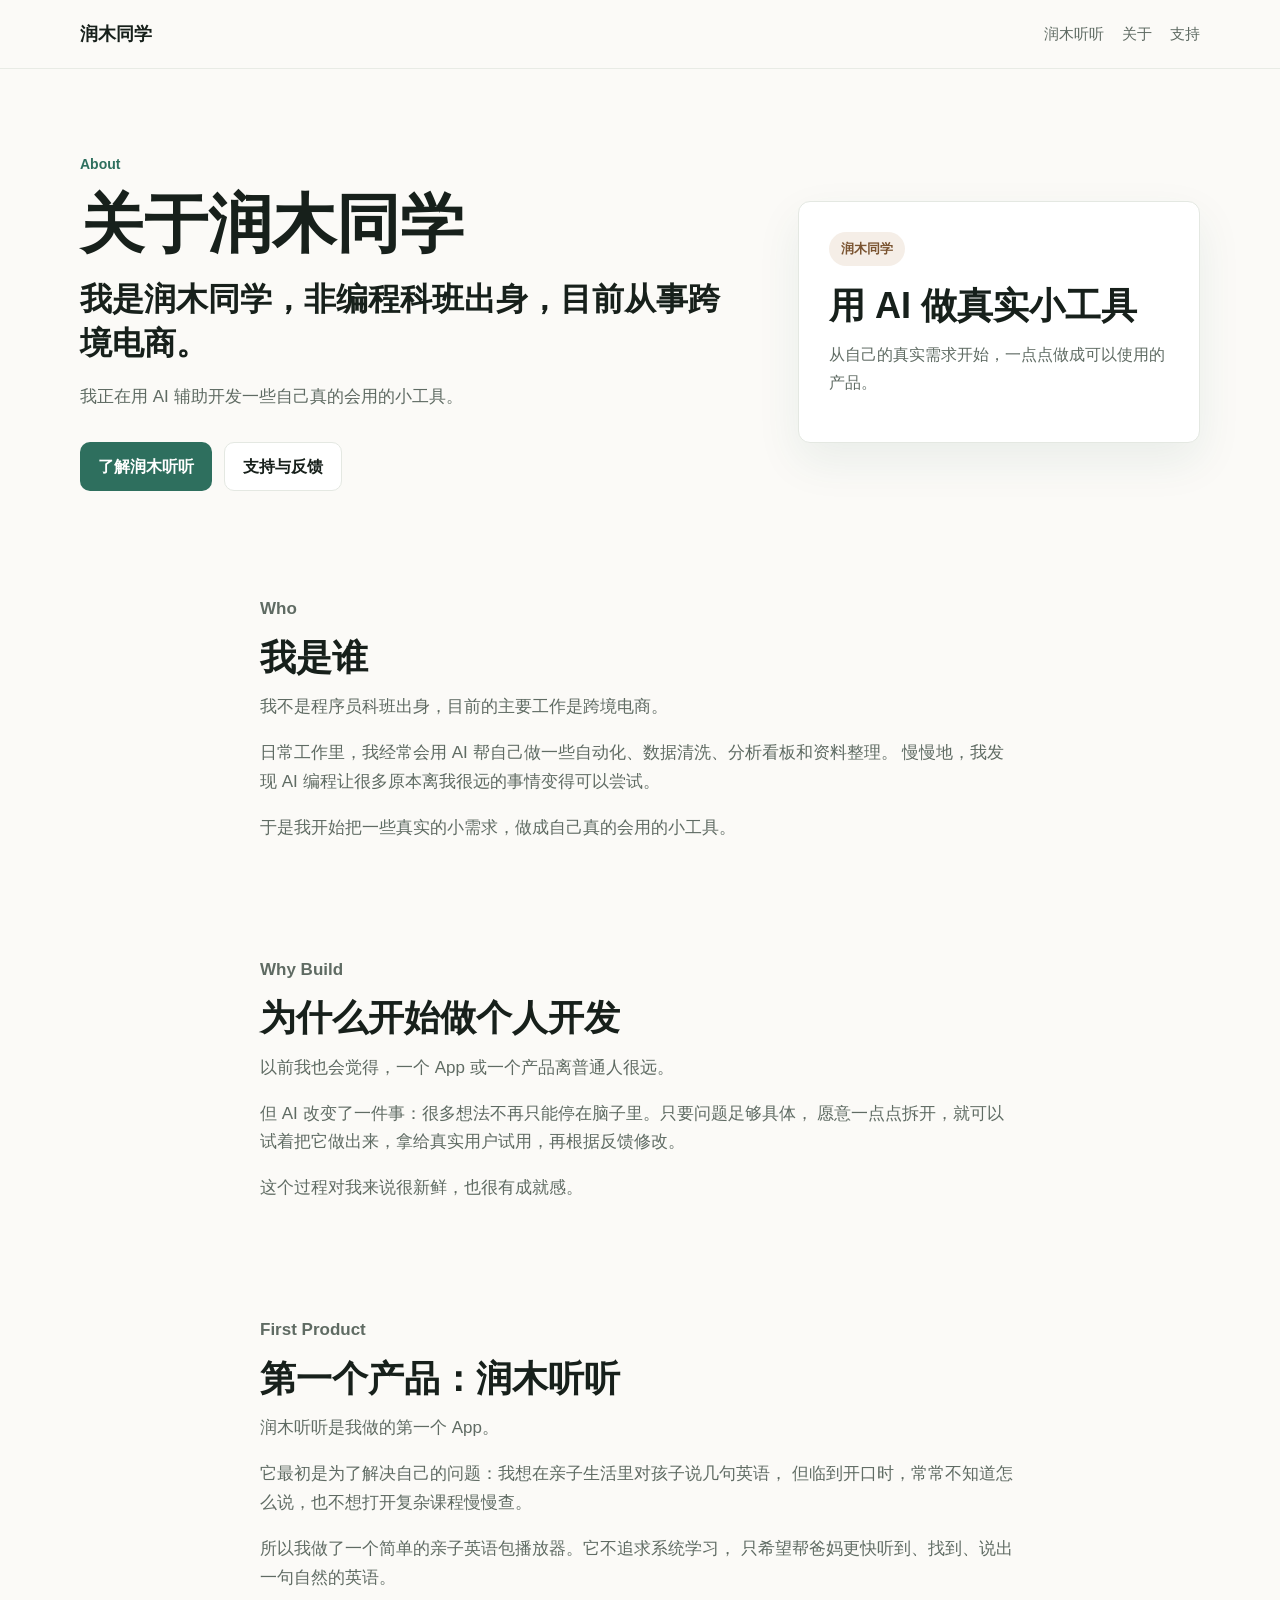
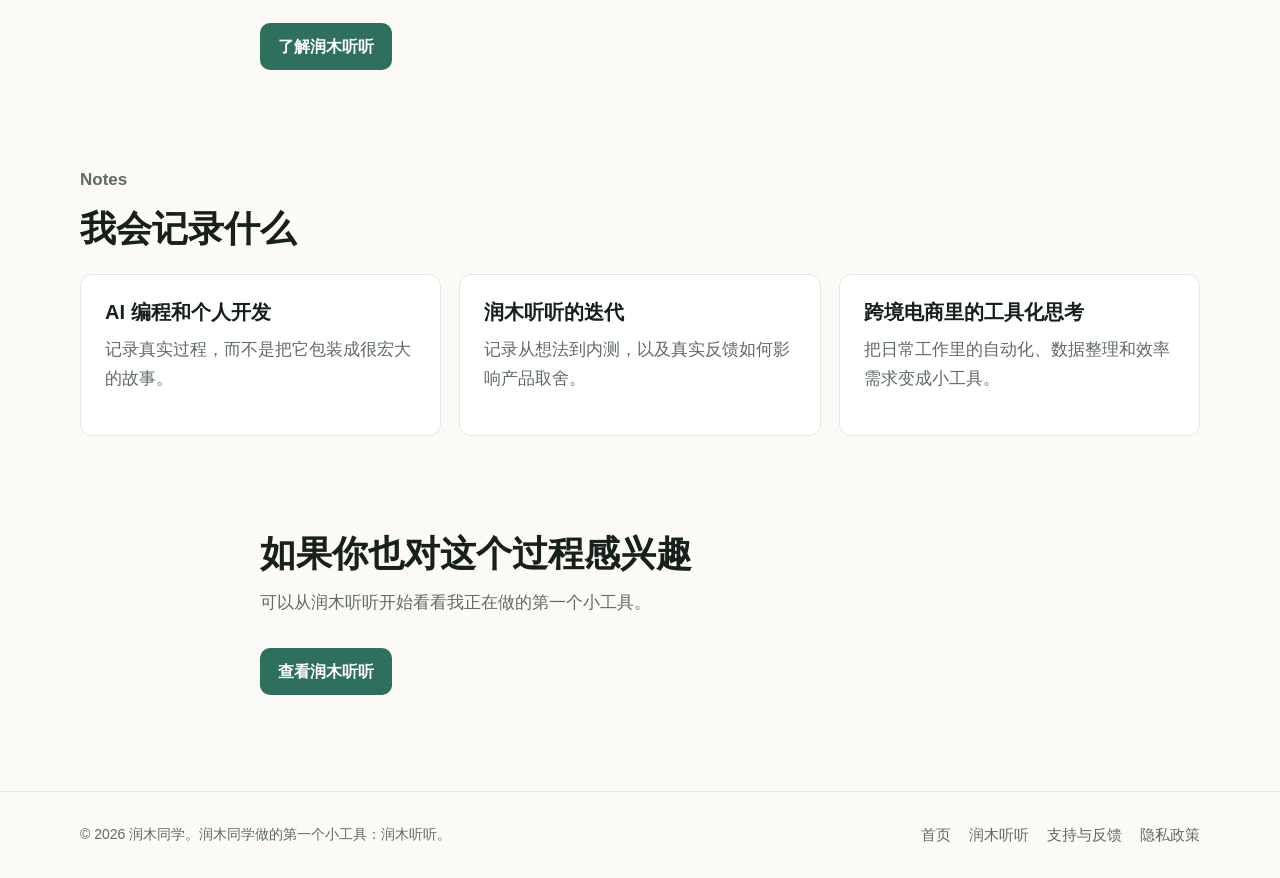
==== about.html @ d9564899 "第一次提交，雏形占位" ====
<!doctype html>
<html lang="zh-CN">
  <head>
    <meta charset="utf-8">
    <meta name="viewport" content="width=device-width, initial-scale=1">
    <title>关于润木同学</title>
    <meta
      name="description"
      content="润木同学是一个非编程科班出身、正在用 AI 辅助开发个人产品的跨境电商从业者。"
    >
    <link rel="stylesheet" href="assets/css/style.css">
  </head>
  <body>
    <header class="site-header">
      <nav class="nav container" aria-label="主导航">
        <a class="brand" href="index.html">润木同学</a>
        <div class="nav-links">
          <a href="tingting.html">润木听听</a>
          <a href="about.html">关于</a>
          <a href="support.html">支持</a>
        </div>
      </nav>
    </header>

    <main>
      <section class="hero container">
        <div class="hero-copy">
          <p class="eyebrow">About</p>
          <h1>关于润木同学</h1>
          <p class="lead">
            我是润木同学，非编程科班出身，目前从事跨境电商。
          </p>
          <p class="hero-note">
            我正在用 AI 辅助开发一些自己真的会用的小工具。
          </p>
          <div class="actions">
            <a class="button button-primary" href="tingting.html">了解润木听听</a>
            <a class="button button-secondary" href="support.html">支持与反馈</a>
          </div>
        </div>

        <aside class="product-card" aria-label="个人品牌说明">
          <span class="tag">润木同学</span>
          <h2>用 AI 做真实小工具</h2>
          <p class="muted">从自己的真实需求开始，一点点做成可以使用的产品。</p>
        </aside>
      </section>

      <section class="section section-narrow container">
        <p class="eyebrow">Who</p>
        <h2>我是谁</h2>
        <p>
          我不是程序员科班出身，目前的主要工作是跨境电商。
        </p>
        <p>
          日常工作里，我经常会用 AI 帮自己做一些自动化、数据清洗、分析看板和资料整理。
          慢慢地，我发现 AI 编程让很多原本离我很远的事情变得可以尝试。
        </p>
        <p>
          于是我开始把一些真实的小需求，做成自己真的会用的小工具。
        </p>
      </section>

      <section class="section section-narrow container">
        <p class="eyebrow">Why Build</p>
        <h2>为什么开始做个人开发</h2>
        <p>
          以前我也会觉得，一个 App 或一个产品离普通人很远。
        </p>
        <p>
          但 AI 改变了一件事：很多想法不再只能停在脑子里。只要问题足够具体，
          愿意一点点拆开，就可以试着把它做出来，拿给真实用户试用，再根据反馈修改。
        </p>
        <p>
          这个过程对我来说很新鲜，也很有成就感。
        </p>
      </section>

      <section class="section section-narrow container">
        <p class="eyebrow">First Product</p>
        <h2>第一个产品：润木听听</h2>
        <p>
          润木听听是我做的第一个 App。
        </p>
        <p>
          它最初是为了解决自己的问题：我想在亲子生活里对孩子说几句英语，
          但临到开口时，常常不知道怎么说，也不想打开复杂课程慢慢查。
        </p>
        <p>
          所以我做了一个简单的亲子英语包播放器。它不追求系统学习，
          只希望帮爸妈更快听到、找到、说出一句自然的英语。
        </p>
        <div class="actions">
          <a class="button button-primary" href="tingting.html">了解润木听听</a>
        </div>
      </section>

      <section class="section container">
        <div class="section-heading">
          <p class="eyebrow">Notes</p>
          <h2>我会记录什么</h2>
        </div>
        <div class="grid">
          <article class="card">
            <h3>AI 编程和个人开发</h3>
            <p>记录真实过程，而不是把它包装成很宏大的故事。</p>
          </article>
          <article class="card">
            <h3>润木听听的迭代</h3>
            <p>记录从想法到内测，以及真实反馈如何影响产品取舍。</p>
          </article>
          <article class="card">
            <h3>跨境电商里的工具化思考</h3>
            <p>把日常工作里的自动化、数据整理和效率需求变成小工具。</p>
          </article>
        </div>
      </section>

      <section class="section section-narrow container">
        <h2>如果你也对这个过程感兴趣</h2>
        <p>
          可以从润木听听开始看看我正在做的第一个小工具。
        </p>
        <div class="actions">
          <a class="button button-primary" href="tingting.html">查看润木听听</a>
        </div>
      </section>
    </main>

    <footer class="site-footer">
      <div class="container footer-inner">
        <p>© 2026 润木同学。润木同学做的第一个小工具：润木听听。</p>
        <div class="footer-links">
          <a href="index.html">首页</a>
          <a href="tingting.html">润木听听</a>
          <a href="support.html">支持与反馈</a>
          <a href="privacy.html">隐私政策</a>
        </div>
      </div>
    </footer>
  </body>
</html>
---- assets/css/style.css ----
:root {
  --bg: #fbfaf7;
  --surface: #ffffff;
  --text: #17201b;
  --muted: #5f6b63;
  --border: #e4e8e2;
  --primary: #2e6f5e;
  --primary-dark: #1f5b4d;
  --wood: #b98555;
}

* {
  box-sizing: border-box;
}

html {
  background: var(--bg);
  color: var(--text);
  font-family: -apple-system, BlinkMacSystemFont, "Segoe UI", "PingFang SC",
    "Microsoft YaHei", sans-serif;
}

body {
  margin: 0;
  background: var(--bg);
  color: var(--text);
  line-height: 1.7;
}

a {
  color: inherit;
  text-decoration: none;
}

.container {
  width: min(1120px, calc(100% - 40px));
  margin: 0 auto;
}

.site-header {
  position: sticky;
  top: 0;
  z-index: 10;
  border-bottom: 1px solid rgba(228, 232, 226, 0.8);
  background: rgba(251, 250, 247, 0.92);
  backdrop-filter: blur(12px);
}

.nav {
  display: flex;
  min-height: 68px;
  align-items: center;
  justify-content: space-between;
  gap: 24px;
}

.brand {
  font-size: 18px;
  font-weight: 700;
}

.nav-links,
.footer-links {
  display: flex;
  flex-wrap: wrap;
  gap: 18px;
  color: var(--muted);
  font-size: 15px;
}

.nav-links a:hover,
.footer-links a:hover,
.text-link:hover {
  color: var(--primary);
}

.hero {
  display: grid;
  grid-template-columns: minmax(0, 1.25fr) minmax(280px, 0.75fr);
  gap: 48px;
  align-items: center;
  padding: 84px 0 56px;
}

.eyebrow {
  margin: 0 0 12px;
  color: var(--primary);
  font-size: 14px;
  font-weight: 700;
}

h1,
h2,
h3,
p {
  margin-top: 0;
}

h1 {
  margin-bottom: 18px;
  font-size: clamp(38px, 6vw, 64px);
  line-height: 1.12;
}

h2 {
  margin-bottom: 14px;
  font-size: clamp(26px, 4vw, 36px);
  line-height: 1.2;
}

h3 {
  margin-bottom: 10px;
  font-size: 20px;
  line-height: 1.35;
}

.lead {
  max-width: 680px;
  margin-bottom: 18px;
  font-size: clamp(22px, 4vw, 32px);
  font-weight: 600;
  line-height: 1.35;
}

.hero-note,
.section p,
.card p,
.feature p {
  color: var(--muted);
  font-size: 17px;
}

.actions {
  display: flex;
  flex-wrap: wrap;
  gap: 12px;
  margin-top: 30px;
}

.button {
  display: inline-flex;
  min-height: 46px;
  align-items: center;
  justify-content: center;
  border-radius: 10px;
  padding: 10px 18px;
  font-weight: 700;
}

.button-primary {
  background: var(--primary);
  color: #ffffff;
}

.button-primary:hover {
  background: var(--primary-dark);
}

.button-secondary {
  border: 1px solid var(--border);
  background: var(--surface);
  color: var(--text);
}

.button-secondary:hover {
  border-color: var(--primary);
}

.product-card,
.card,
.feature {
  border: 1px solid var(--border);
  border-radius: 12px;
  background: var(--surface);
}

.product-card {
  padding: 30px;
  box-shadow: 0 18px 45px rgba(31, 91, 77, 0.08);
}

.tag {
  display: inline-flex;
  margin-bottom: 18px;
  border-radius: 999px;
  background: rgba(185, 133, 85, 0.14);
  color: #7a5431;
  padding: 6px 12px;
  font-size: 13px;
  font-weight: 700;
}

.muted {
  color: var(--muted);
}

.section {
  padding: 48px 0;
}

.section-heading {
  max-width: 720px;
  margin-bottom: 24px;
}

.feature {
  display: flex;
  align-items: center;
  justify-content: space-between;
  gap: 24px;
  padding: 28px;
}

.text-link {
  color: var(--primary);
  font-weight: 700;
  white-space: nowrap;
}

.grid {
  display: grid;
  grid-template-columns: repeat(3, minmax(0, 1fr));
  gap: 18px;
}

.card {
  padding: 24px;
}

.section-narrow {
  max-width: 760px;
}

.site-footer {
  margin-top: 48px;
  border-top: 1px solid var(--border);
  padding: 30px 0;
}

.footer-inner {
  display: flex;
  align-items: center;
  justify-content: space-between;
  gap: 24px;
}

.site-footer p {
  margin: 0;
  color: var(--muted);
  font-size: 14px;
}

@media (max-width: 760px) {
  .container {
    width: min(100% - 40px, 1120px);
  }

  .nav {
    min-height: 74px;
    align-items: flex-start;
    flex-direction: column;
    justify-content: center;
    gap: 8px;
  }

  .hero {
    grid-template-columns: 1fr;
    gap: 26px;
    padding: 50px 0 34px;
  }

  .actions,
  .feature,
  .footer-inner {
    align-items: stretch;
    flex-direction: column;
  }

  .button {
    width: 100%;
  }

  .grid {
    grid-template-columns: 1fr;
  }

  .text-link {
    white-space: normal;
  }
}
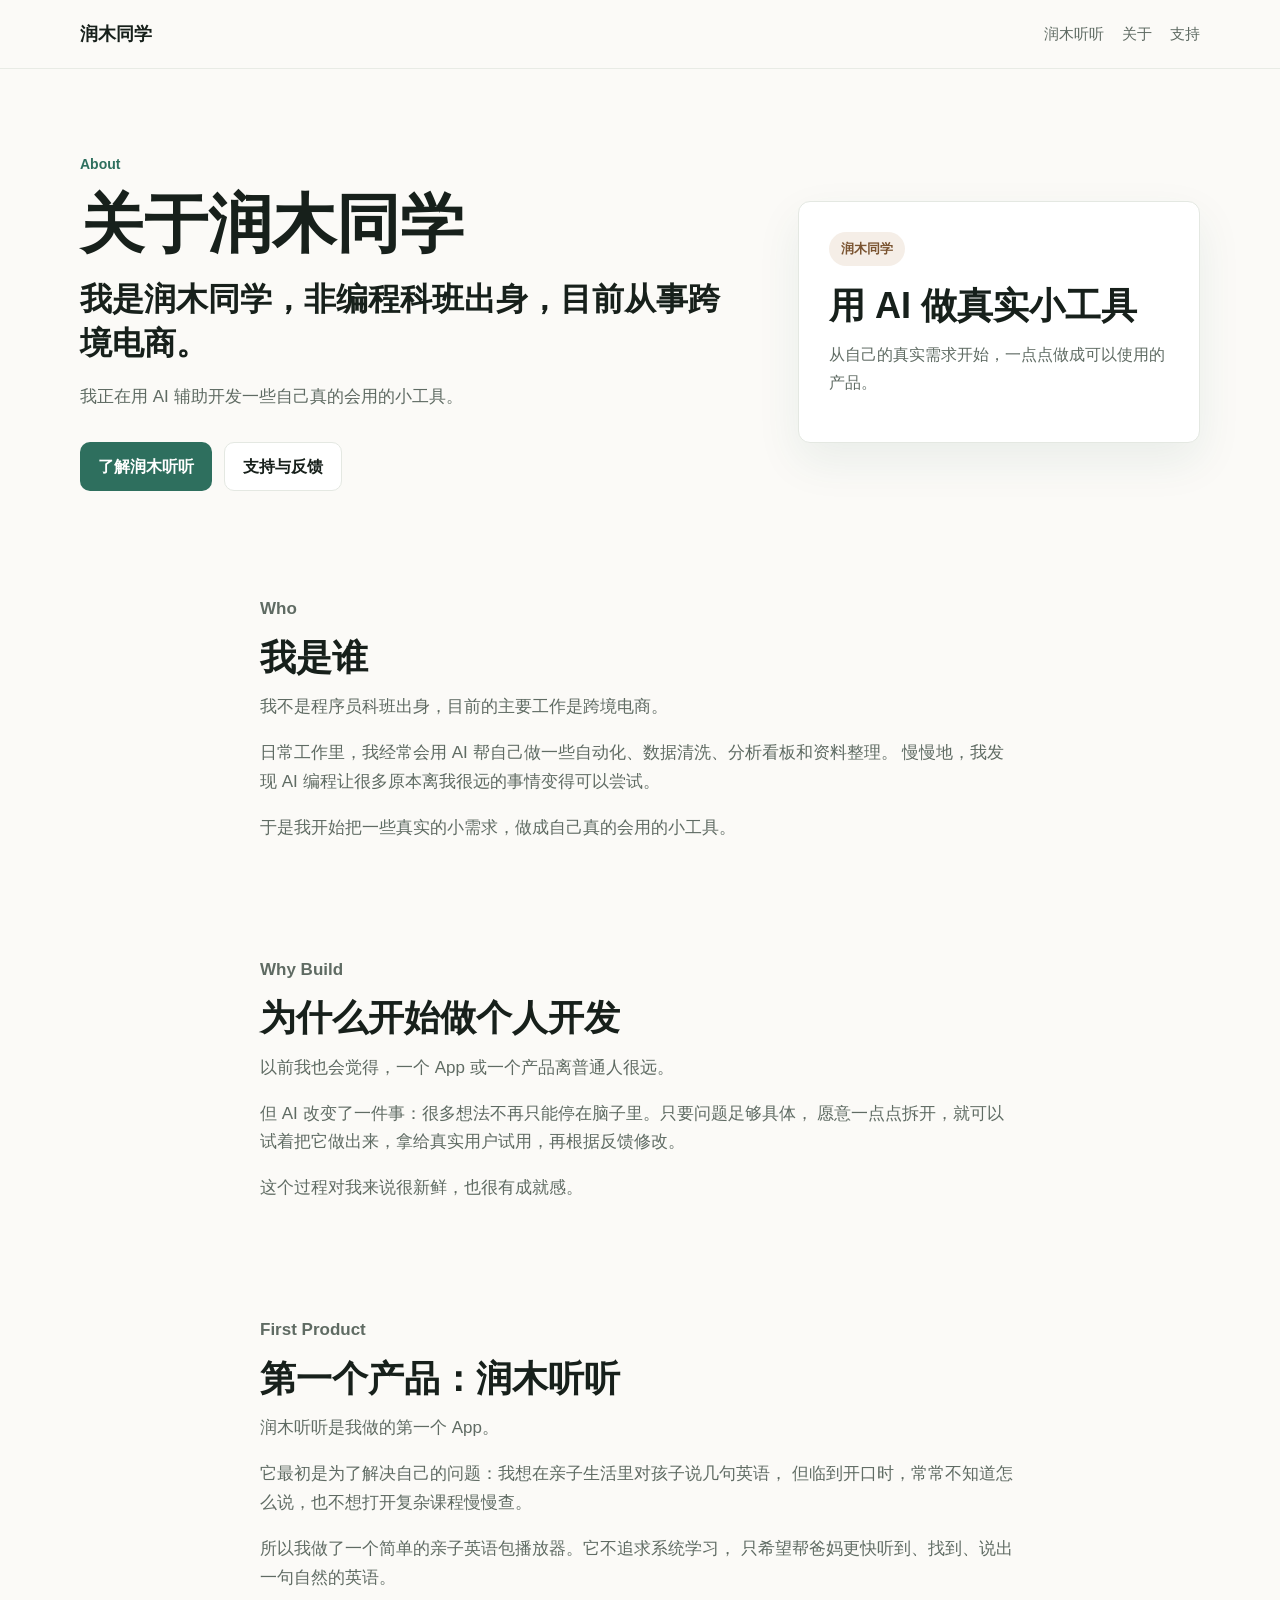
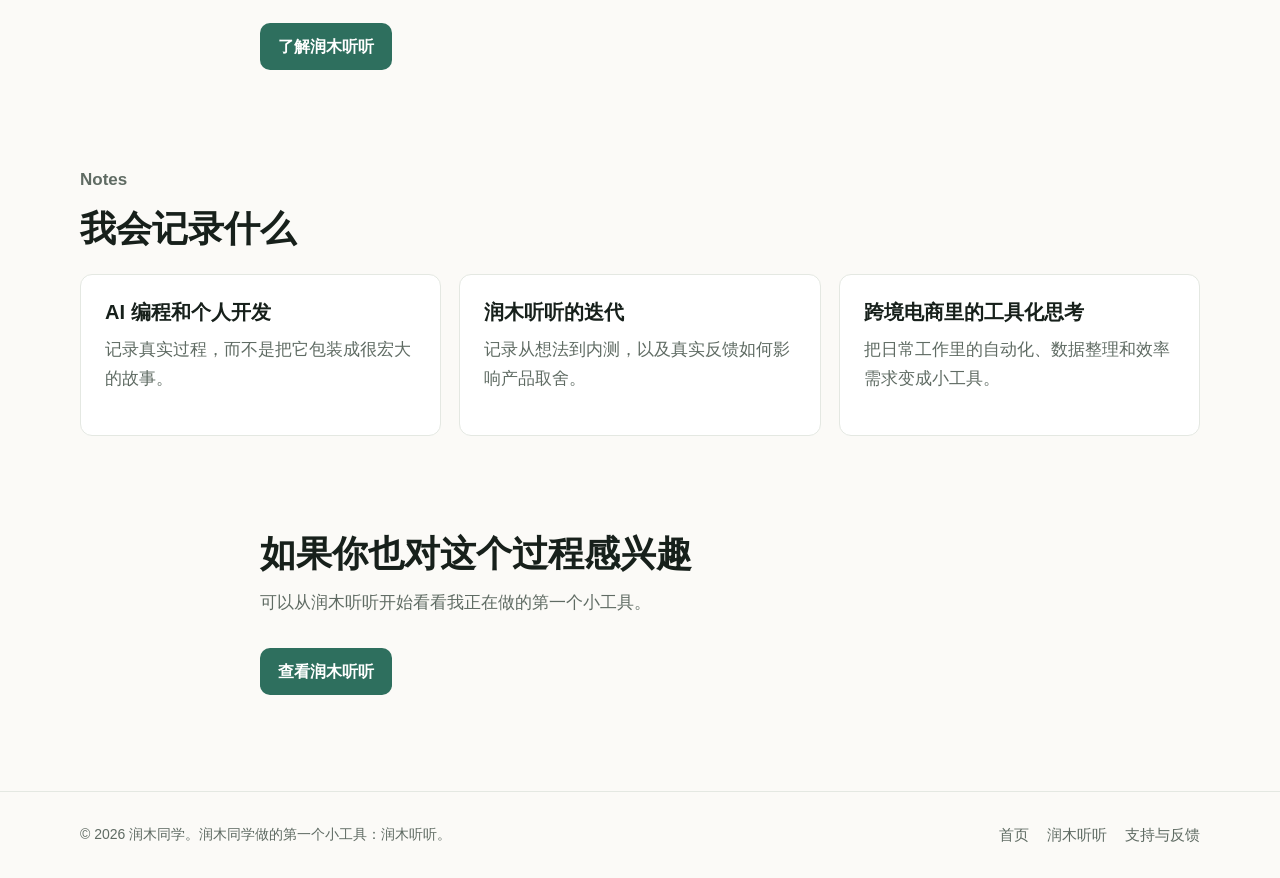
==== commit b14f4c57: "Update download link and remove privacy page" ====
--- a/about.html
+++ b/about.html
@@ -134,7 +134,6 @@
           <a href="index.html">首页</a>
           <a href="tingting.html">润木听听</a>
           <a href="support.html">支持与反馈</a>
-          <a href="privacy.html">隐私政策</a>
         </div>
       </div>
     </footer>
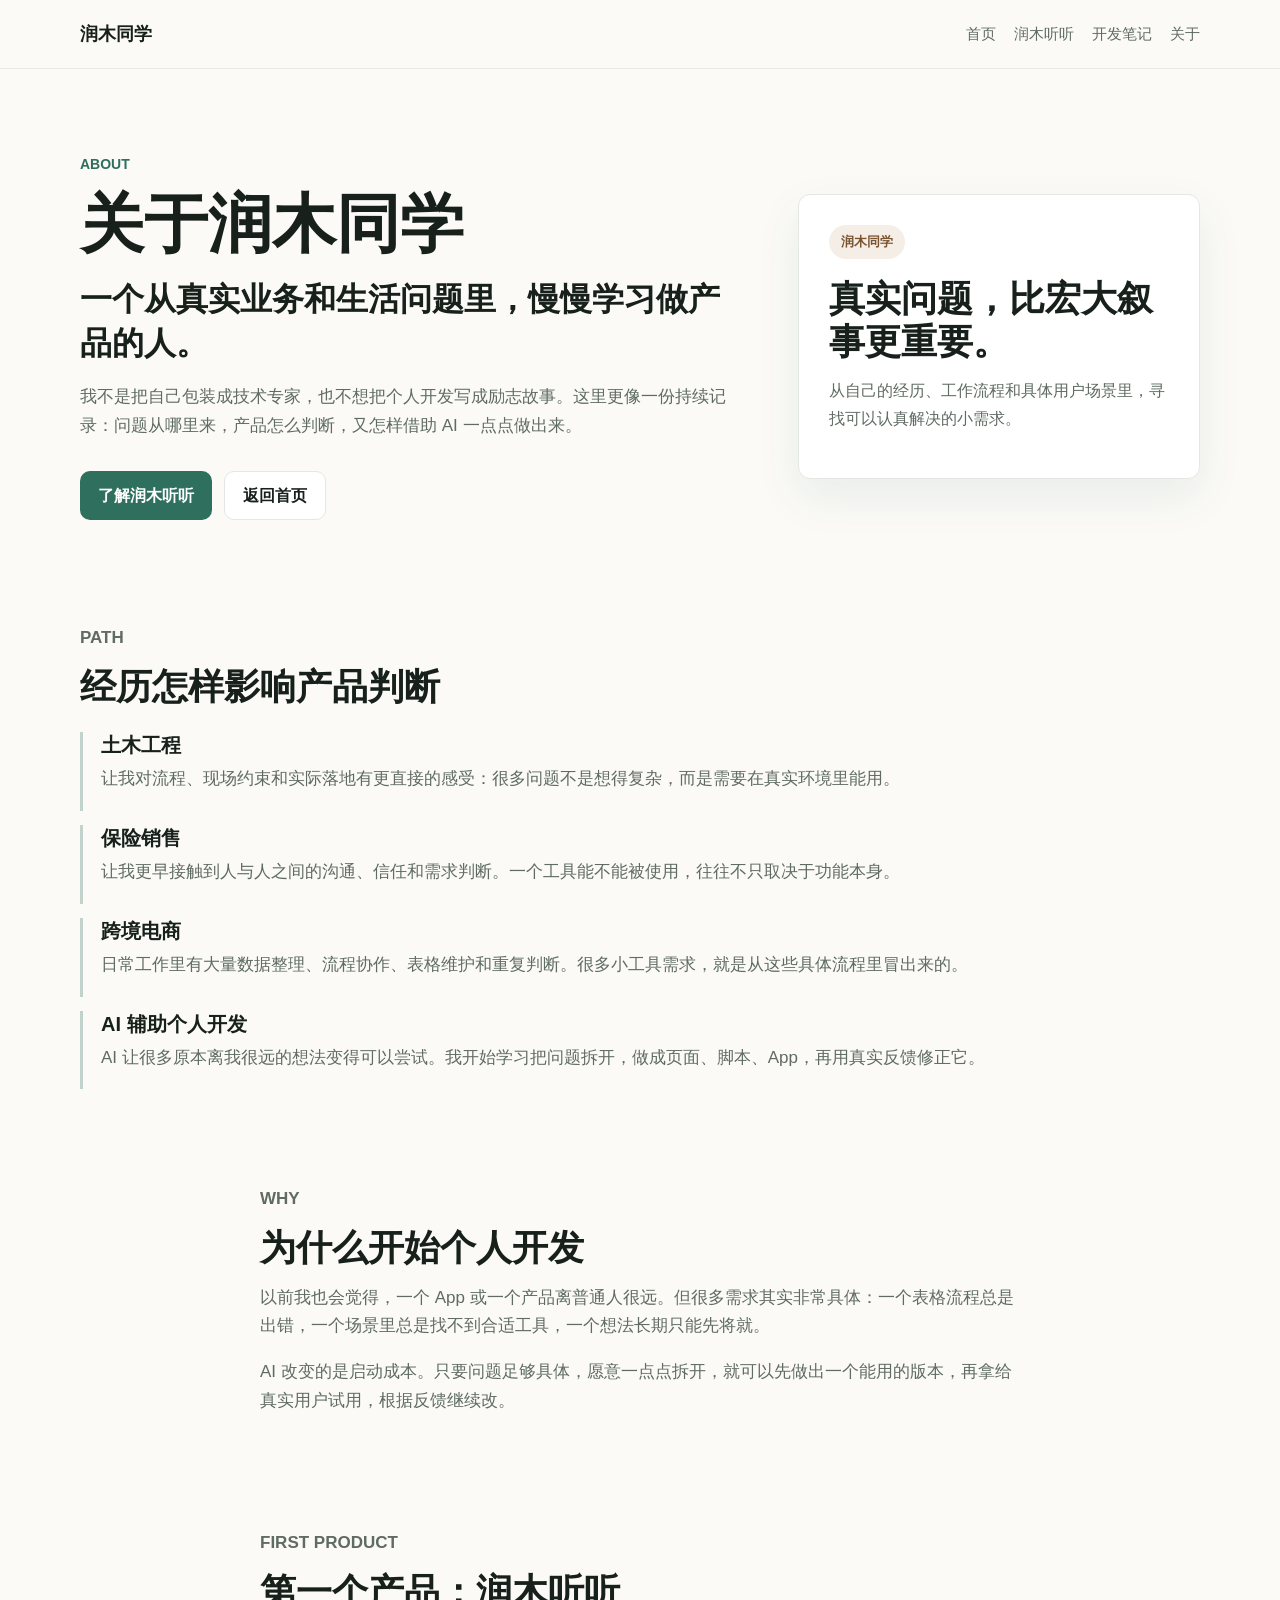
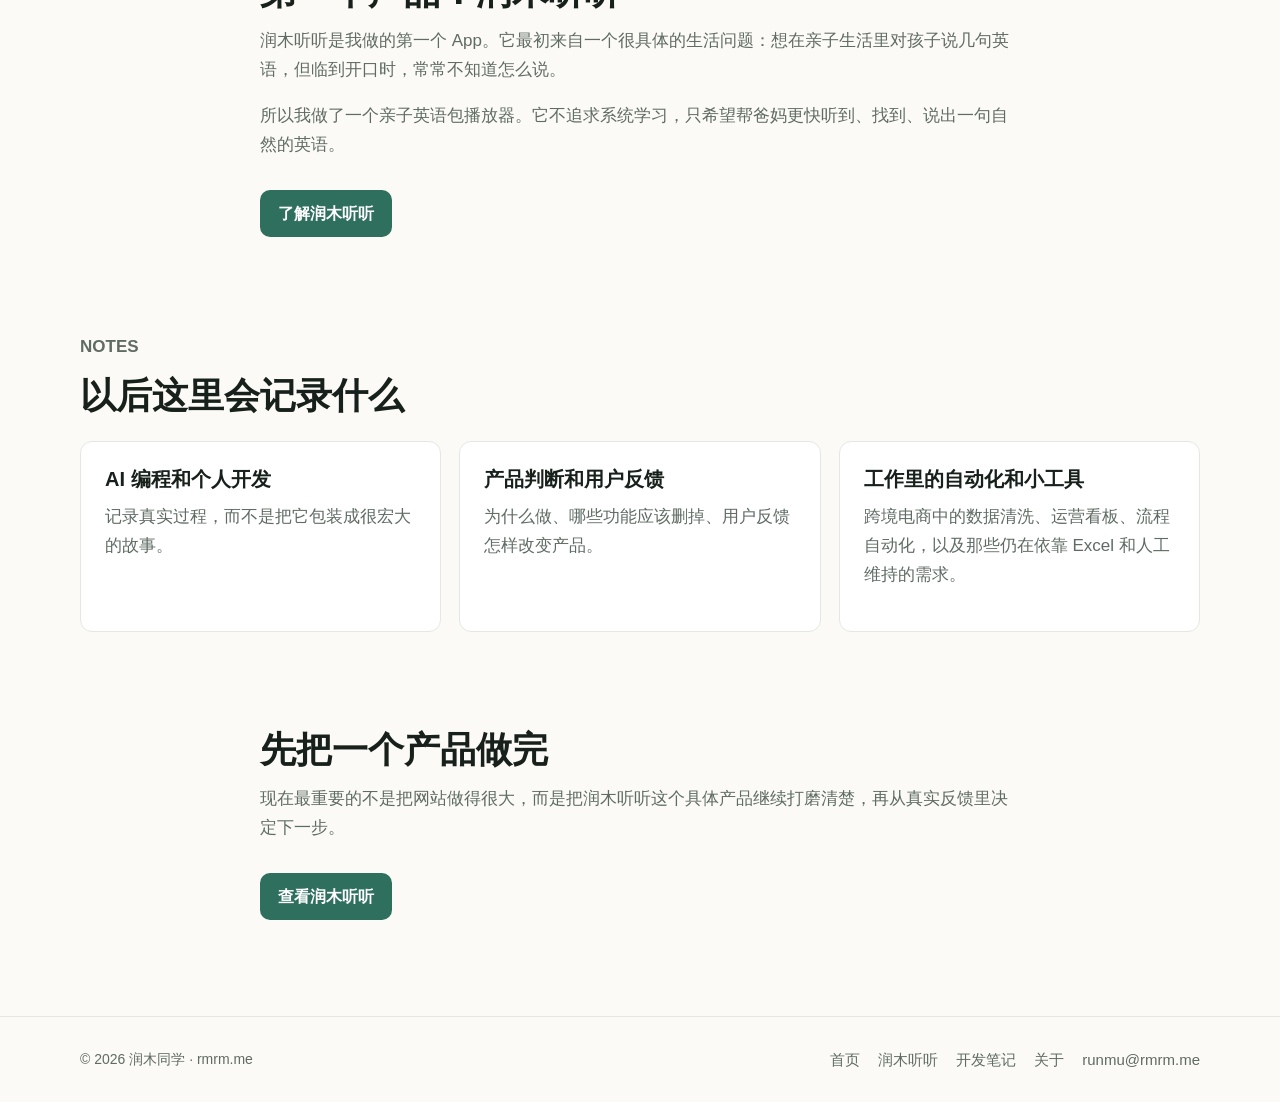
==== commit 7bb9dec3: "Update site docs and development notes" ====
--- a/about.html
+++ b/about.html
@@ -3,21 +3,29 @@
   <head>
     <meta charset="utf-8">
     <meta name="viewport" content="width=device-width, initial-scale=1">
-    <title>关于润木同学</title>
+    <title>关于润木同学｜一个非科班个人开发者的真实记录</title>
     <meta
       name="description"
-      content="润木同学是一个非编程科班出身、正在用 AI 辅助开发个人产品的跨境电商从业者。"
+      content="从土木工程、保险销售到跨境电商，再到借助 AI 学习个人开发。记录怎样从真实问题出发，把想法一点点做成产品。"
     >
+    <link rel="canonical" href="https://rmrm.me/about.html">
+    <meta property="og:type" content="website">
+    <meta property="og:site_name" content="润木同学">
+    <meta property="og:title" content="关于润木同学｜一个非科班个人开发者的真实记录">
+    <meta property="og:description" content="从土木工程、保险销售到跨境电商，再到借助 AI 学习个人开发。记录怎样从真实问题出发，把想法一点点做成产品。">
+    <meta property="og:url" content="https://rmrm.me/about.html">
+    <link rel="icon" href="assets/images/favicon.svg" type="image/svg+xml">
     <link rel="stylesheet" href="assets/css/style.css">
   </head>
   <body>
     <header class="site-header">
-      <nav class="nav container" aria-label="主导航">
+            <nav class="nav container" aria-label="主导航">
         <a class="brand" href="index.html">润木同学</a>
         <div class="nav-links">
+          <a href="index.html">首页</a>
           <a href="tingting.html">润木听听</a>
+          <a href="notes.html">开发笔记</a>
           <a href="about.html">关于</a>
-          <a href="support.html">支持</a>
         </div>
       </nav>
     </header>
@@ -25,70 +33,71 @@
     <main>
       <section class="hero container">
         <div class="hero-copy">
-          <p class="eyebrow">About</p>
+          <p class="eyebrow">ABOUT</p>
           <h1>关于润木同学</h1>
           <p class="lead">
-            我是润木同学，非编程科班出身，目前从事跨境电商。
+            一个从真实业务和生活问题里，慢慢学习做产品的人。
           </p>
           <p class="hero-note">
-            我正在用 AI 辅助开发一些自己真的会用的小工具。
+            我不是把自己包装成技术专家，也不想把个人开发写成励志故事。这里更像一份持续记录：问题从哪里来，产品怎么判断，又怎样借助 AI 一点点做出来。
           </p>
           <div class="actions">
             <a class="button button-primary" href="tingting.html">了解润木听听</a>
-            <a class="button button-secondary" href="support.html">支持与反馈</a>
+            <a class="button button-secondary" href="index.html">返回首页</a>
           </div>
         </div>
 
         <aside class="product-card" aria-label="个人品牌说明">
           <span class="tag">润木同学</span>
-          <h2>用 AI 做真实小工具</h2>
-          <p class="muted">从自己的真实需求开始，一点点做成可以使用的产品。</p>
+          <h2>真实问题，比宏大叙事更重要。</h2>
+          <p class="muted">从自己的经历、工作流程和具体用户场景里，寻找可以认真解决的小需求。</p>
         </aside>
       </section>
 
+      <section class="section container">
+        <div class="section-heading">
+          <p class="eyebrow">PATH</p>
+          <h2>经历怎样影响产品判断</h2>
+        </div>
+        <div class="timeline">
+          <article class="timeline-item">
+            <h3>土木工程</h3>
+            <p>让我对流程、现场约束和实际落地有更直接的感受：很多问题不是想得复杂，而是需要在真实环境里能用。</p>
+          </article>
+          <article class="timeline-item">
+            <h3>保险销售</h3>
+            <p>让我更早接触到人与人之间的沟通、信任和需求判断。一个工具能不能被使用，往往不只取决于功能本身。</p>
+          </article>
+          <article class="timeline-item">
+            <h3>跨境电商</h3>
+            <p>日常工作里有大量数据整理、流程协作、表格维护和重复判断。很多小工具需求，就是从这些具体流程里冒出来的。</p>
+          </article>
+          <article class="timeline-item">
+            <h3>AI 辅助个人开发</h3>
+            <p>AI 让很多原本离我很远的想法变得可以尝试。我开始学习把问题拆开，做成页面、脚本、App，再用真实反馈修正它。</p>
+          </article>
+        </div>
+      </section>
+
       <section class="section section-narrow container">
-        <p class="eyebrow">Who</p>
-        <h2>我是谁</h2>
+        <p class="eyebrow">WHY</p>
+        <h2>为什么开始个人开发</h2>
         <p>
-          我不是程序员科班出身，目前的主要工作是跨境电商。
+          以前我也会觉得，一个 App 或一个产品离普通人很远。但很多需求其实非常具体：一个表格流程总是出错，一个场景里总是找不到合适工具，一个想法长期只能先将就。
         </p>
         <p>
-          日常工作里，我经常会用 AI 帮自己做一些自动化、数据清洗、分析看板和资料整理。
-          慢慢地，我发现 AI 编程让很多原本离我很远的事情变得可以尝试。
-        </p>
-        <p>
-          于是我开始把一些真实的小需求，做成自己真的会用的小工具。
+          AI 改变的是启动成本。只要问题足够具体，愿意一点点拆开，就可以先做出一个能用的版本，再拿给真实用户试用，根据反馈继续改。
         </p>
       </section>
 
       <section class="section section-narrow container">
-        <p class="eyebrow">Why Build</p>
-        <h2>为什么开始做个人开发</h2>
+        <p class="eyebrow">FIRST PRODUCT</p>
+        <h2>第一个产品：润木听听</h2>
         <p>
-          以前我也会觉得，一个 App 或一个产品离普通人很远。
+          润木听听是我做的第一个 App。它最初来自一个很具体的生活问题：想在亲子生活里对孩子说几句英语，但临到开口时，常常不知道怎么说。
         </p>
         <p>
-          但 AI 改变了一件事：很多想法不再只能停在脑子里。只要问题足够具体，
-          愿意一点点拆开，就可以试着把它做出来，拿给真实用户试用，再根据反馈修改。
-        </p>
-        <p>
-          这个过程对我来说很新鲜，也很有成就感。
-        </p>
-      </section>
-
-      <section class="section section-narrow container">
-        <p class="eyebrow">First Product</p>
-        <h2>第一个产品：润木听听</h2>
-        <p>
-          润木听听是我做的第一个 App。
-        </p>
-        <p>
-          它最初是为了解决自己的问题：我想在亲子生活里对孩子说几句英语，
-          但临到开口时，常常不知道怎么说，也不想打开复杂课程慢慢查。
-        </p>
-        <p>
-          所以我做了一个简单的亲子英语包播放器。它不追求系统学习，
-          只希望帮爸妈更快听到、找到、说出一句自然的英语。
+          所以我做了一个亲子英语包播放器。它不追求系统学习，只希望帮爸妈更快听到、找到、说出一句自然的英语。
         </p>
         <div class="actions">
           <a class="button button-primary" href="tingting.html">了解润木听听</a>
@@ -97,8 +106,8 @@
 
       <section class="section container">
         <div class="section-heading">
-          <p class="eyebrow">Notes</p>
-          <h2>我会记录什么</h2>
+          <p class="eyebrow">NOTES</p>
+          <h2>以后这里会记录什么</h2>
         </div>
         <div class="grid">
           <article class="card">
@@ -106,20 +115,20 @@
             <p>记录真实过程，而不是把它包装成很宏大的故事。</p>
           </article>
           <article class="card">
-            <h3>润木听听的迭代</h3>
-            <p>记录从想法到内测，以及真实反馈如何影响产品取舍。</p>
+            <h3>产品判断和用户反馈</h3>
+            <p>为什么做、哪些功能应该删掉、用户反馈怎样改变产品。</p>
           </article>
           <article class="card">
-            <h3>跨境电商里的工具化思考</h3>
-            <p>把日常工作里的自动化、数据整理和效率需求变成小工具。</p>
+            <h3>工作里的自动化和小工具</h3>
+            <p>跨境电商中的数据清洗、运营看板、流程自动化，以及那些仍在依靠 Excel 和人工维持的需求。</p>
           </article>
         </div>
       </section>
 
       <section class="section section-narrow container">
-        <h2>如果你也对这个过程感兴趣</h2>
+        <h2>先把一个产品做完</h2>
         <p>
-          可以从润木听听开始看看我正在做的第一个小工具。
+          现在最重要的不是把网站做得很大，而是把润木听听这个具体产品继续打磨清楚，再从真实反馈里决定下一步。
         </p>
         <div class="actions">
           <a class="button button-primary" href="tingting.html">查看润木听听</a>
@@ -127,15 +136,17 @@
       </section>
     </main>
 
-    <footer class="site-footer">
+        <footer class="site-footer">
       <div class="container footer-inner">
-        <p>© 2026 润木同学。润木同学做的第一个小工具：润木听听。</p>
+        <p>© 2026 润木同学 · rmrm.me</p>
         <div class="footer-links">
           <a href="index.html">首页</a>
           <a href="tingting.html">润木听听</a>
-          <a href="support.html">支持与反馈</a>
+          <a href="notes.html">开发笔记</a>
+          <a href="about.html">关于</a>
+          <a href="mailto:runmu@rmrm.me">runmu@rmrm.me</a>
         </div>
       </div>
     </footer>
   </body>
-</html>
+</html>
--- a/assets/css/style.css
+++ b/assets/css/style.css
@@ -32,6 +32,17 @@
   text-decoration: none;
 }
 
+ul {
+  margin: 0 0 18px;
+  padding-left: 22px;
+  color: var(--muted);
+  font-size: 17px;
+}
+
+li + li {
+  margin-top: 8px;
+}
+
 .container {
   width: min(1120px, calc(100% - 40px));
   margin: 0 auto;
@@ -227,6 +238,30 @@
   padding: 24px;
 }
 
+.card .tag {
+  margin-bottom: 14px;
+}
+
+.grid-2 {
+  display: grid;
+  grid-template-columns: repeat(2, minmax(0, 1fr));
+  gap: 18px;
+}
+
+.timeline {
+  display: grid;
+  gap: 14px;
+}
+
+.timeline-item {
+  border-left: 3px solid rgba(46, 111, 94, 0.28);
+  padding-left: 18px;
+}
+
+.timeline-item h3 {
+  margin-bottom: 6px;
+}
+
 .section-narrow {
   max-width: 760px;
 }
@@ -284,7 +319,50 @@
     grid-template-columns: 1fr;
   }
 
+  .grid-2 {
+    grid-template-columns: 1fr;
+  }
+
   .text-link {
     white-space: normal;
   }
 }
+
+.article {
+  max-width: 820px;
+  padding: 72px 0 32px;
+}
+
+.article h1 {
+  max-width: 760px;
+}
+
+.article-body {
+  max-width: 760px;
+}
+
+.article-body h2 {
+  margin-top: 44px;
+}
+
+.article-body blockquote {
+  margin: 24px 0;
+  border-left: 3px solid rgba(46, 111, 94, 0.32);
+  padding: 10px 0 10px 18px;
+  color: var(--text);
+  font-weight: 600;
+}
+
+.article-body pre {
+  overflow-x: auto;
+  border: 1px solid var(--border);
+  border-radius: 10px;
+  background: var(--surface);
+  padding: 16px;
+  color: var(--muted);
+}
+
+.article-body code {
+  font-family: Consolas, "SFMono-Regular", Menlo, monospace;
+  font-size: 14px;
+}
